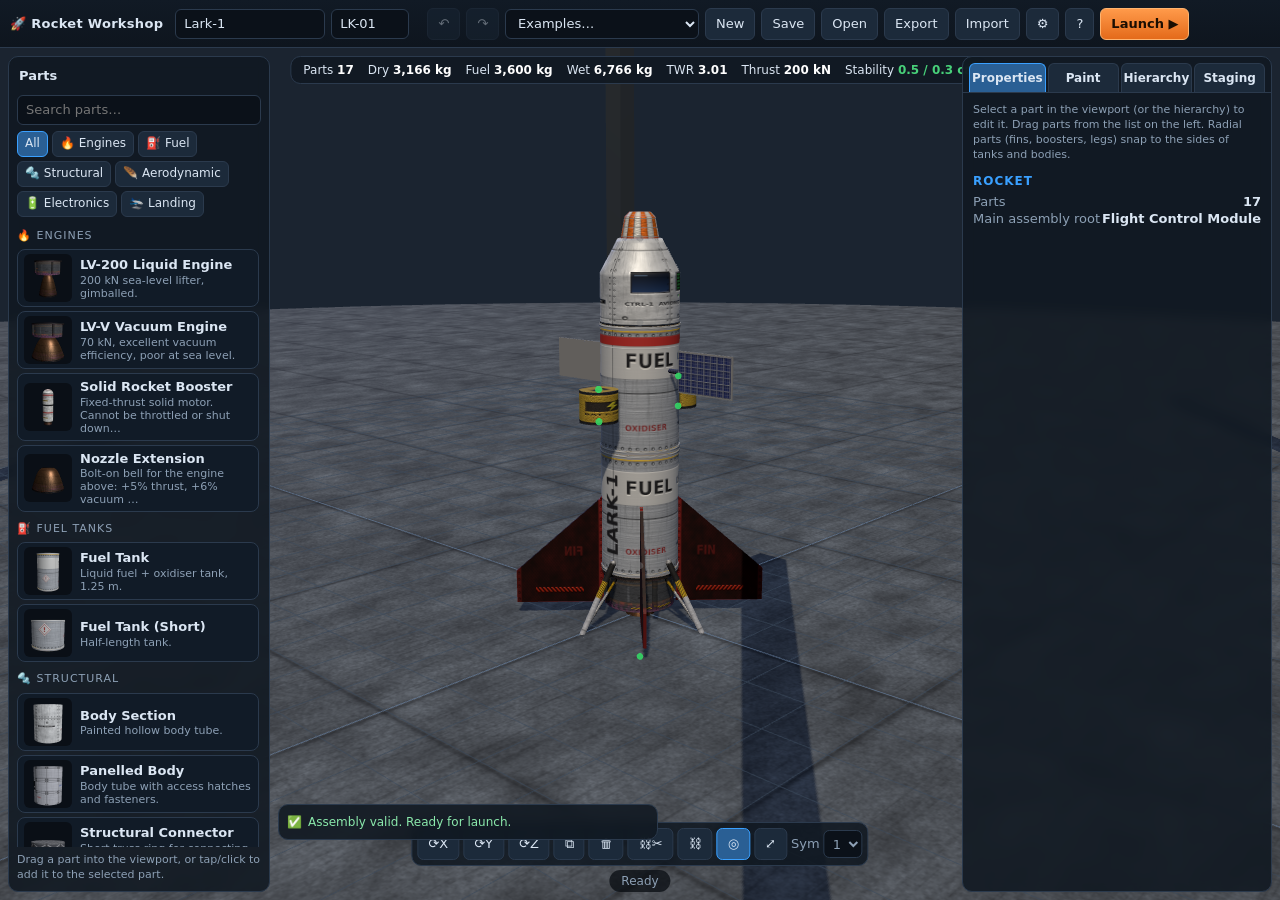
==== index.html @ 8a840e61 "Rocket Workshop: browser rocket builder and launch simulator" ====
<!doctype html>
<html lang="en">
<head>
<meta charset="utf-8">
<meta name="viewport" content="width=device-width, initial-scale=1, maximum-scale=1, user-scalable=no, viewport-fit=cover">
<meta name="theme-color" content="#0e141c">
<link rel="icon" href="data:image/svg+xml,%3Csvg xmlns=%27http://www.w3.org/2000/svg%27 viewBox=%270 0 100 100%27%3E%3Ctext y=%27.9em%27 font-size=%2790%27%3E🚀%3C/text%3E%3C/svg%3E">
<title>Rocket Workshop — build &amp; launch</title>
<link rel="stylesheet" href="css/style.css">
<script type="importmap">{"imports":{"three":"./js/vendor/three.module.js"}}</script>
</head>
<body>
<canvas id="gl"></canvas>

<div id="loading"><div class="ld-box"><h1>🚀 Rocket Workshop</h1><div id="ldText">Loading textures…</div><div class="bar"><div id="ldBar"></div></div></div></div>

<!-- ============================ EDITOR ============================ -->
<div id="editor" class="screen">
  <header id="topbar">
    <div class="brand">🚀 <span>Rocket Workshop</span></div>
    <input id="rocketName" title="Rocket name" maxlength="24" placeholder="Rocket name">
    <input id="rocketId" title="Rocket ID / registration" maxlength="10" placeholder="ID">
    <div class="spacer"></div>
    <button id="bUndo" title="Undo (Ctrl+Z)">↶</button><button id="bRedo" title="Redo (Ctrl+Y)">↷</button>
    <select id="selTemplate" title="Load an example rocket"><option value="">Examples…</option></select>
    <button id="bNew" title="New empty design">New</button>
    <button id="bSave" title="Save to browser storage">Save</button>
    <button id="bLoad" title="Open saved designs">Open</button>
    <button id="bExport" title="Download design as JSON file">Export</button>
    <button id="bImport" title="Import a design JSON file">Import</button>
    <input type="file" id="fileImport" accept=".json,application/json" hidden>
    <button id="bSettings" title="Sandbox settings">⚙</button>
    <button id="bHelp" title="Help &amp; controls">?</button>
    <button id="bLaunch" class="primary">Launch ▶</button>
  </header>

  <aside id="inventory" class="panel">
    <div class="ph">Parts <button class="mini only-mobile" data-close="inventory">✕</button></div>
    <input id="partSearch" type="search" placeholder="Search parts…">
    <div id="catTabs"></div>
    <div id="partList"></div>
    <div class="hint">Drag a part into the viewport, or tap/click to add it to the selected part.</div>
  </aside>

  <aside id="side" class="panel">
    <div class="ph tabs" id="sideTabs"><button data-tab="props" class="on">Properties</button><button data-tab="paint">Paint</button><button data-tab="tree">Hierarchy</button><button data-tab="stage">Staging</button><button class="mini only-mobile" data-close="side">✕</button></div>
    <div id="tab-props" class="tabbody"></div>
    <div id="tab-paint" class="tabbody hidden"></div>
    <div id="tab-tree" class="tabbody hidden"></div>
    <div id="tab-stage" class="tabbody hidden"></div>
  </aside>

  <div id="toolbar">
    <button data-act="rotX" title="Rotate 90° about X">⟳X</button><button data-act="rotY" title="Rotate 90° about Y">⟳Y</button><button data-act="rotZ" title="Rotate 90° about Z">⟳Z</button>
    <button data-act="dup" title="Duplicate (Ctrl+D)">⧉</button><button data-act="del" title="Delete selected part (Del)">🗑</button>
    <button data-act="detach" title="Detach from parent">⛓✂</button><button data-act="attach" title="Attach to the nearest free node">⛓</button>
    <button data-act="nodes" title="Show / hide attachment nodes (N)">◎</button><button data-act="frame" title="Frame whole rocket (F)">⤢</button>
    <label class="sym" title="Symmetry for radial parts (fins, boosters, legs...)">Sym <select id="selSym"><option>1</option><option>2</option><option>3</option><option>4</option><option>6</option><option>8</option></select></label>
  </div>
  <div id="statusbar"><span id="statusMsg">Ready</span></div>
  <div id="statsbar"></div>
  <div id="warnings" class="panel"></div>
  <div id="mobileBtns"><button data-open="inventory">➕ Parts</button><button data-open="side">⚙ Edit</button><button data-open="warnings">⚠</button></div>
</div>

<!-- ============================ FLIGHT ============================ -->
<div id="flight" class="screen hidden">
  <div id="cockpitFrame"></div>
  <div id="fTop">
    <button id="fBack" title="Back to workshop">◀ Workshop</button>
    <button id="fReset" title="Reset to the pad">⟲ Reset</button>
    <button id="fPause" title="Pause / resume (Esc)">❚❚</button>
    <button id="fCam" title="Camera mode (C)">📷 <span id="camName">chase</span></button>
    <button id="fHelp">?</button>
  </div>
  <div id="countdown"></div>
  <div id="messages"></div>
  <div id="prelaunch" class="panel"></div>
  <div id="stageSeq" class="panel"></div>
  <div id="hud" class="panel"></div>
  <div id="cockpitInfo" class="panel"></div>
  <div id="throttleBox"><div id="thr"><div id="thrFill"></div></div><div id="thrTxt">0%</div></div>
  <div id="touch">
    <div id="joy"><div id="joyKnob"></div></div>
    <div id="touchBtns">
      <button id="bRollL">⟲</button><button id="bRollR">⟳</button>
      <button id="bSas">SAS</button><button id="bRcs">RCS</button><button id="bEng">ENG</button><button id="bLegs">LEG</button>
      <button id="bChute">🪂</button><button id="bFull">MAX</button><button id="bCut">CUT</button><button id="bCam">📷</button>
      <button id="bStage" class="stagebtn">STAGE</button>
    </div>
  </div>
  <div id="pausedBanner" class="hidden">PAUSED</div>
</div>

<!-- ============================ DIALOGS ============================ -->
<div id="modal" class="hidden"><div id="modalBox"><div id="modalHead"><span id="modalTitle"></span><button id="modalClose">✕</button></div><div id="modalBody"></div></div></div>
<div id="toast"></div>
<script type="module" src="js/main.js"></script>
</body>
</html>
---- css/style.css ----
:root { --bg:#0e141c; --panel:rgba(16,24,34,.88); --line:#2b3a4d; --txt:#dbe6f3; --dim:#8da0b5; --acc:#3aa0ff; --acc2:#ff8a3a; --good:#48d17a; --warn:#ffc13a; --bad:#ff5a4d; --safe-t: env(safe-area-inset-top,0px); --safe-b: env(safe-area-inset-bottom,0px); --safe-l: env(safe-area-inset-left,0px); --safe-r: env(safe-area-inset-right,0px); }
* { box-sizing: border-box; -webkit-tap-highlight-color: transparent; }
html, body { margin:0; height:100%; overflow:hidden; background:#000; color:var(--txt); font:13px/1.35 system-ui,-apple-system,"Segoe UI",Roboto,sans-serif; overscroll-behavior:none; user-select:none; -webkit-user-select:none; }
canvas#gl { position:fixed; inset:0; width:100%; height:100%; display:block; touch-action:none; outline:none; }
.hidden { display:none !important; }
.screen { position:fixed; inset:0; pointer-events:none; }
.screen > * { pointer-events:auto; }
button, select, input { font:inherit; color:inherit; }
button { background:#1c2a3a; border:1px solid var(--line); border-radius:6px; padding:6px 10px; cursor:pointer; min-height:32px; touch-action:manipulation; }
button:hover { background:#25384e; } button:active, button.down { background:#2f4b6b; }
button:disabled { opacity:.4; cursor:default; }
button.primary { background:linear-gradient(#ff9a4a,#e46a1a); border-color:#ffb36e; color:#1b0e02; font-weight:700; }
button.on { background:#2a5f94; border-color:var(--acc); }
button.mini { padding:0 8px; min-height:24px; }
input[type=text], input[type=number], input[type=search], select, #rocketName, #rocketId { background:#0b1119; border:1px solid var(--line); border-radius:6px; padding:5px 8px; min-height:30px; user-select:text; -webkit-user-select:text; }
input[type=range] { width:100%; accent-color:var(--acc); }
input[type=color] { width:44px; height:28px; padding:0; border:1px solid var(--line); background:none; border-radius:4px; }
.panel { background:var(--panel); border:1px solid var(--line); border-radius:10px; backdrop-filter:blur(6px); }
.only-mobile { display:none; }

/* loading */
#loading { position:fixed; inset:0; background:radial-gradient(circle at 50% 40%,#18283b,#05080c); display:flex; align-items:center; justify-content:center; z-index:50; }
.ld-box { text-align:center; width:min(380px,86vw); } .ld-box h1 { font-size:28px; margin:0 0 14px; }
.bar { height:8px; background:#1a2736; border-radius:5px; overflow:hidden; margin-top:12px; } #ldBar { height:100%; width:0; background:linear-gradient(90deg,var(--acc),var(--acc2)); transition:width .15s; }

/* ---------- editor ---------- */
#topbar { position:absolute; left:0; right:0; top:0; height:48px; display:flex; align-items:center; gap:6px; padding:6px calc(10px + var(--safe-r)) 6px calc(10px + var(--safe-l)); padding-top:calc(6px + var(--safe-t)); height:calc(48px + var(--safe-t)); background:linear-gradient(#111a25,#0e151e); border-bottom:1px solid var(--line); overflow-x:auto; white-space:nowrap; scrollbar-width:none; }
#topbar::-webkit-scrollbar { display:none; }
.brand { font-weight:700; letter-spacing:.3px; margin-right:6px; flex:none; } #rocketName { width:150px; } #rocketId { width:78px; } .spacer { flex:1; min-width:6px; }
#topbar > * { flex:none; }
#inventory { position:absolute; left:8px; top:calc(56px + var(--safe-t)); bottom:8px; width:262px; display:flex; flex-direction:column; padding:8px; gap:6px; z-index:5; }
#side { position:absolute; right:8px; top:calc(56px + var(--safe-t)); bottom:8px; width:310px; display:flex; flex-direction:column; z-index:5; }
.ph { font-weight:700; padding:2px 2px 4px; display:flex; justify-content:space-between; align-items:center; }
.tabs { display:flex; gap:2px; padding:6px 6px 0; border-bottom:1px solid var(--line); } .tabs button { flex:1; border-radius:6px 6px 0 0; border-bottom:none; padding:6px 2px; min-height:28px; font-size:12px; } .tabs button.on { background:#2a5f94; }
.tabbody { overflow-y:auto; padding:10px; flex:1; } 
#catTabs { display:flex; flex-wrap:wrap; gap:4px; } #catTabs button { padding:3px 7px; min-height:26px; font-size:12px; }
#partList { overflow-y:auto; flex:1; display:flex; flex-direction:column; gap:4px; padding-right:2px; }
.catHead { color:var(--dim); font-size:11px; text-transform:uppercase; letter-spacing:1px; margin:6px 0 2px; }
.card { display:flex; align-items:center; gap:8px; padding:4px 6px; background:#111b27; border:1px solid var(--line); border-radius:8px; cursor:grab; touch-action:pan-y; }
.card:hover { border-color:var(--acc); background:#16263a; } .card img { width:48px; height:48px; flex:none; background:#0a0f16; border-radius:6px; pointer-events:none; }
.card .nm { font-weight:600; } .card .ds { color:var(--dim); font-size:11px; line-height:1.2; } .card > div { pointer-events:none; }
.hint { color:var(--dim); font-size:11px; }
#toolbar { position:absolute; left:50%; transform:translateX(-50%); bottom:34px; display:flex; gap:4px; padding:5px; background:var(--panel); border:1px solid var(--line); border-radius:10px; z-index:4; flex-wrap:wrap; justify-content:center; max-width:calc(100vw - 600px); }
#toolbar .sym { display:flex; align-items:center; gap:4px; color:var(--dim); } #toolbar select { min-height:28px; padding:2px 4px; }
#statusbar { position:absolute; left:50%; transform:translateX(-50%); bottom:8px; background:rgba(8,12,18,.75); padding:3px 12px; border-radius:20px; color:var(--dim); font-size:12px; max-width:calc(100vw - 600px); white-space:nowrap; overflow:hidden; text-overflow:ellipsis; pointer-events:none !important; z-index:4; }
#statsbar { position:absolute; left:50%; transform:translateX(-50%); top:calc(56px + var(--safe-t)); display:flex; gap:14px; background:var(--panel); border:1px solid var(--line); border-radius:10px; padding:5px 12px; font-size:12px; z-index:4; white-space:nowrap; }
#statsbar b { color:#fff; } #statsbar .bad { color:var(--bad); } #statsbar .ok { color:var(--good); } #statsbar .wn { color:var(--warn); }
#warnings { position:absolute; left:278px; bottom:60px; width:min(380px,calc(100vw - 620px)); max-height:30vh; overflow-y:auto; padding:6px 8px; font-size:12px; z-index:4; }
.w { display:flex; gap:6px; padding:3px 0; cursor:pointer; } .w i { font-style:normal; flex:none; } .w.error { color:#ff9088; } .w.warn { color:#ffd77a; } .w.ok { color:#8be9ac; } .w.info { color:#9cc8ff; }
#mobileBtns { display:none; }
.row { display:flex; align-items:center; gap:6px; margin:4px 0; } .row label { width:92px; flex:none; color:var(--dim); font-size:12px; } .row input[type=number] { width:70px; } .row .val { width:54px; text-align:right; font-variant-numeric:tabular-nums; flex:none; }
.sec { margin:10px 0 4px; color:var(--acc); font-weight:700; font-size:12px; text-transform:uppercase; letter-spacing:1px; }
.btnrow { display:flex; flex-wrap:wrap; gap:4px; margin:6px 0; } .kv { display:flex; justify-content:space-between; color:var(--dim); } .kv b { color:var(--txt); font-weight:600; }
.tree .n { display:flex; align-items:center; gap:4px; padding:3px 4px; border-radius:5px; cursor:pointer; } .tree .n:hover { background:#1a2a3d; } .tree .n.sel { background:#25507d; } .tree .tag { margin-left:auto; font-size:10px; background:#27384c; padding:0 5px; border-radius:8px; color:var(--dim); } .tree .main { color:var(--acc2); }
.stg { border:1px solid var(--line); border-radius:8px; margin:6px 0; background:#0e1721; } .stg h4 { margin:0; padding:5px 8px; background:#16253a; border-radius:8px 8px 0 0; font-size:12px; display:flex; justify-content:space-between; } .stg .it { display:flex; gap:6px; padding:4px 8px; align-items:center; font-size:12px; } .stg .it span { flex:1; } .stg .it select { min-height:24px; padding:1px 3px; }
.sw { display:flex; gap:4px; flex-wrap:wrap; } .sw button { width:34px; height:26px; padding:0; border-radius:5px; }

/* ---------- modal / toast ---------- */
#modal { position:fixed; inset:0; background:rgba(0,0,0,.6); z-index:40; display:flex; align-items:center; justify-content:center; padding:10px; }
#modalBox { background:#111a26; border:1px solid var(--line); border-radius:12px; width:min(560px,100%); max-height:90vh; display:flex; flex-direction:column; }
#modalHead { display:flex; justify-content:space-between; align-items:center; padding:10px 14px; border-bottom:1px solid var(--line); font-weight:700; font-size:15px; } #modalBody { padding:12px 14px; overflow-y:auto; user-select:text; -webkit-user-select:text; }
#modalBody h3 { margin:12px 0 4px; } #modalBody table { border-collapse:collapse; } #modalBody td { padding:2px 10px 2px 0; vertical-align:top; } #modalBody kbd { background:#26364a; border:1px solid #3a4f68; border-radius:4px; padding:0 5px; font-size:12px; }
.sv { display:flex; align-items:center; gap:8px; padding:6px 0; border-bottom:1px solid #1d2a3a; } .sv span { flex:1; } .sv small { color:var(--dim); }
#toast { position:fixed; left:50%; top:calc(64px + var(--safe-t)); transform:translateX(-50%); z-index:60; display:flex; flex-direction:column; gap:6px; align-items:center; pointer-events:none; }
#toast div { background:#16293e; border:1px solid var(--acc); padding:7px 14px; border-radius:20px; animation:fade 3.2s forwards; max-width:90vw; } #toast div.bad { border-color:var(--bad); background:#3a1a18; }
@keyframes fade { 0%{opacity:0;transform:translateY(-6px)} 8%{opacity:1;transform:none} 85%{opacity:1} 100%{opacity:0} }

/* ---------- flight ---------- */
#fTop { position:absolute; left:calc(8px + var(--safe-l)); top:calc(8px + var(--safe-t)); display:flex; gap:5px; z-index:6; } #fTop button { background:rgba(16,24,34,.8); }
#countdown { position:absolute; left:50%; top:22%; transform:translateX(-50%); font-size:min(18vw,120px); font-weight:800; color:#fff; text-shadow:0 0 30px rgba(255,150,60,.9); pointer-events:none !important; font-variant-numeric:tabular-nums; }
#messages { position:absolute; left:50%; top:calc(52px + var(--safe-t)); transform:translateX(-50%); display:flex; flex-direction:column; align-items:center; gap:3px; pointer-events:none !important; width:min(520px,70vw); }
#messages div { background:rgba(10,16,24,.75); padding:3px 12px; border-radius:14px; border-left:3px solid var(--acc); font-size:13px; } #messages .good { border-color:var(--good); } #messages .warn { border-color:var(--warn); } #messages .bad { border-color:var(--bad); }
#prelaunch { position:absolute; left:50%; bottom:calc(24px + var(--safe-b)); transform:translateX(-50%); padding:12px 16px; width:min(420px,92vw); z-index:7; text-align:center; }
#prelaunch .big { margin-top:8px; width:100%; min-height:44px; font-size:16px; }
#hud { position:absolute; left:calc(8px + var(--safe-l)); top:calc(52px + var(--safe-t)); padding:8px 10px; width:216px; font-size:12px; font-variant-numeric:tabular-nums; z-index:5; pointer-events:none !important; }
#hud .r { display:flex; justify-content:space-between; } #hud .r span:first-child { color:var(--dim); } #hud .r b { color:#fff; }
#hud .gauge { height:7px; background:#1a2736; border-radius:4px; overflow:hidden; margin:2px 0 4px; } #hud .gauge div { height:100%; background:linear-gradient(90deg,#ff8a3a,#ffd24a); } #hud .gauge.ec div { background:linear-gradient(90deg,#3aa0ff,#7fe0ff); }
#hud .eng { display:flex; flex-wrap:wrap; gap:3px; margin-top:3px; } #hud .eng i { font-style:normal; font-size:10px; padding:0 5px; border-radius:6px; background:#26364a; } #hud .eng i.on { background:#a24a12; color:#fff; } #hud .eng i.off { background:#3a2020; color:#d99; } #hud .eng i.rdy { background:#2a3f56; } #hud .eng i.dead { background:#333; color:#888; }
#hud .big { font-size:20px; font-weight:700; color:#fff; }
#stageSeq { position:absolute; right:calc(8px + var(--safe-r)); top:calc(8px + var(--safe-t)); padding:6px 8px; width:200px; max-height:42vh; overflow-y:auto; font-size:11px; z-index:5; pointer-events:none !important; }
#stageSeq .s { padding:3px 5px; border-radius:5px; margin:2px 0; border-left:3px solid #35506d; background:rgba(255,255,255,.03); } #stageSeq .s.next { border-color:var(--acc2); background:rgba(255,138,58,.15); } #stageSeq .s.done { opacity:.4; text-decoration:line-through; } #stageSeq .s div { color:var(--dim); }
#throttleBox { position:absolute; right:calc(10px + var(--safe-r)); top:50%; transform:translateY(-50%); display:flex; flex-direction:column; align-items:center; gap:4px; z-index:6; }
#thr { width:42px; height:min(40vh,260px); background:rgba(16,24,34,.85); border:1px solid var(--line); border-radius:8px; position:relative; overflow:hidden; touch-action:none; cursor:pointer; } #thrFill { position:absolute; bottom:0; left:0; right:0; background:linear-gradient(#ffd24a,#e4531a); height:0; pointer-events:none; }
#thrTxt { font-weight:700; font-size:12px; background:rgba(0,0,0,.5); padding:1px 6px; border-radius:8px; }
#touch { position:absolute; inset:0; pointer-events:none !important; display:none; } #touch > * { pointer-events:auto; }
body.touch #touch { display:block; }
#joy { position:absolute; left:calc(16px + var(--safe-l)); bottom:calc(16px + var(--safe-b)); width:min(34vw,150px); height:min(34vw,150px); border-radius:50%; background:rgba(20,30,44,.55); border:2px solid rgba(160,190,230,.45); touch-action:none; }
#joyKnob { position:absolute; left:50%; top:50%; width:44%; height:44%; margin:-22% 0 0 -22%; border-radius:50%; background:rgba(120,180,255,.6); border:2px solid rgba(220,240,255,.8); pointer-events:none; }
#touchBtns { position:absolute; right:calc(70px + var(--safe-r)); bottom:calc(10px + var(--safe-b)); display:grid; grid-template-columns:repeat(5,44px); gap:5px; }
#touchBtns button { height:40px; min-height:0; padding:0; font-size:11px; background:rgba(20,30,44,.72); border-color:rgba(160,190,230,.5); } #touchBtns .stagebtn { grid-column:span 2; background:linear-gradient(#ff9a4a,#e46a1a); color:#1b0e02; font-weight:800; font-size:14px; height:46px; }
#pausedBanner { position:absolute; left:50%; top:40%; transform:translateX(-50%); font-size:48px; font-weight:800; letter-spacing:8px; color:#fff; text-shadow:0 0 20px #000; pointer-events:none !important; }
#cockpitFrame { position:absolute; inset:0; pointer-events:none !important; display:none; background:radial-gradient(ellipse at center,transparent 52%,rgba(0,0,0,.85) 100%); box-shadow:inset 0 0 0 14px #1b232d, inset 0 0 0 18px #3a4655; }
#flight.cockpit #cockpitFrame { display:block; } #cockpitInfo { display:none; position:absolute; left:50%; bottom:calc(10px + var(--safe-b)); transform:translateX(-50%); padding:8px 16px; gap:18px; font-variant-numeric:tabular-nums; pointer-events:none !important; z-index:5; }
#flight.cockpit #cockpitInfo { display:flex; } #cockpitInfo div { text-align:center; } #cockpitInfo b { display:block; font-size:20px; color:#8fe0ff; } #cockpitInfo span { color:var(--dim); font-size:10px; letter-spacing:1px; }
#flight.cockpit #hud { opacity:.85; } body.touch #flight.cockpit #cockpitInfo { display:none; }

/* ---------- responsive ---------- */
@media (max-width: 900px), (pointer: coarse) {
  .only-mobile { display:inline-block; }
  #inventory { top:auto; bottom:calc(52px + var(--safe-b)); left:0; right:0; width:auto; height:42vh; border-radius:12px 12px 0 0; transform:translateY(120%); transition:transform .2s; z-index:20; }
  #side { top:auto; bottom:calc(52px + var(--safe-b)); left:0; right:0; width:auto; height:48vh; border-radius:12px 12px 0 0; transform:translateY(120%); transition:transform .2s; z-index:20; }
  #warnings { left:0; right:0; bottom:calc(52px + var(--safe-b)); width:auto; max-height:34vh; border-radius:12px 12px 0 0; transform:translateY(120%); transition:transform .2s; z-index:20; }
  #inventory.open, #side.open, #warnings.open { transform:none; }
  #partList { flex-direction:row; flex-wrap:wrap; align-content:flex-start; } .card { width:calc(50% - 4px); } .catHead { width:100%; }
  #mobileBtns { display:flex; position:absolute; left:0; right:0; bottom:0; gap:6px; padding:6px calc(8px + var(--safe-r)) calc(6px + var(--safe-b)) calc(8px + var(--safe-l)); background:#0e151e; border-top:1px solid var(--line); z-index:21; } #mobileBtns button { flex:1; min-height:38px; }
  #toolbar { bottom:calc(58px + var(--safe-b)); max-width:calc(100vw - 12px); gap:3px; padding:4px; z-index:19; } #toolbar button { padding:4px 8px; min-height:34px; } #statusbar { bottom:calc(112px + var(--safe-b)); max-width:94vw; font-size:11px; }
  #statsbar { gap:8px; font-size:11px; padding:4px 8px; max-width:98vw; overflow-x:auto; top:calc(52px + var(--safe-t)); } #statsbar span:nth-child(n+6) { display:none; }
  #topbar .brand span, #rocketId { display:none; } #rocketName { width:110px; }
  .card { cursor:pointer; } .card img { width:40px; height:40px; }
}
@media (max-height: 520px) {
  #hud { width:178px; font-size:10.5px; padding:5px 7px; } #hud .big { font-size:15px; } #stageSeq { width:150px; font-size:10px; max-height:36vh; } #thr { height:34vh; }
  #inventory, #side { height:62vh; } #toolbar { bottom:calc(52px + var(--safe-b)); } #statusbar { display:none; }
  #touchBtns { grid-template-columns:repeat(5,40px); } #touchBtns button { height:34px; } #countdown { top:12%; font-size:64px; }
  #joy { width:110px; height:110px; }
}
@media (max-width: 520px) and (orientation: portrait) {
  #hud { width:190px; font-size:11px; } #stageSeq { width:130px; top:calc(48px + var(--safe-t)); } #touchBtns { right:calc(62px + var(--safe-r)); grid-template-columns:repeat(5,40px); gap:4px; } #touchBtns button { height:38px; }
  #joy { bottom:calc(150px + var(--safe-b)); width:130px; height:130px; } #fTop button { padding:4px 7px; }
}

@media (max-height: 520px) { #hud .x { display:none; } #hud .big { margin-bottom:2px; } #joy { z-index:7; } }
@media (max-width: 900px), (pointer: coarse) { #bLaunch { order:-1; position:sticky; left:0; } #topbar .spacer { display:none; } #topbar { padding-left:6px; } .brand { display:none !important; } }
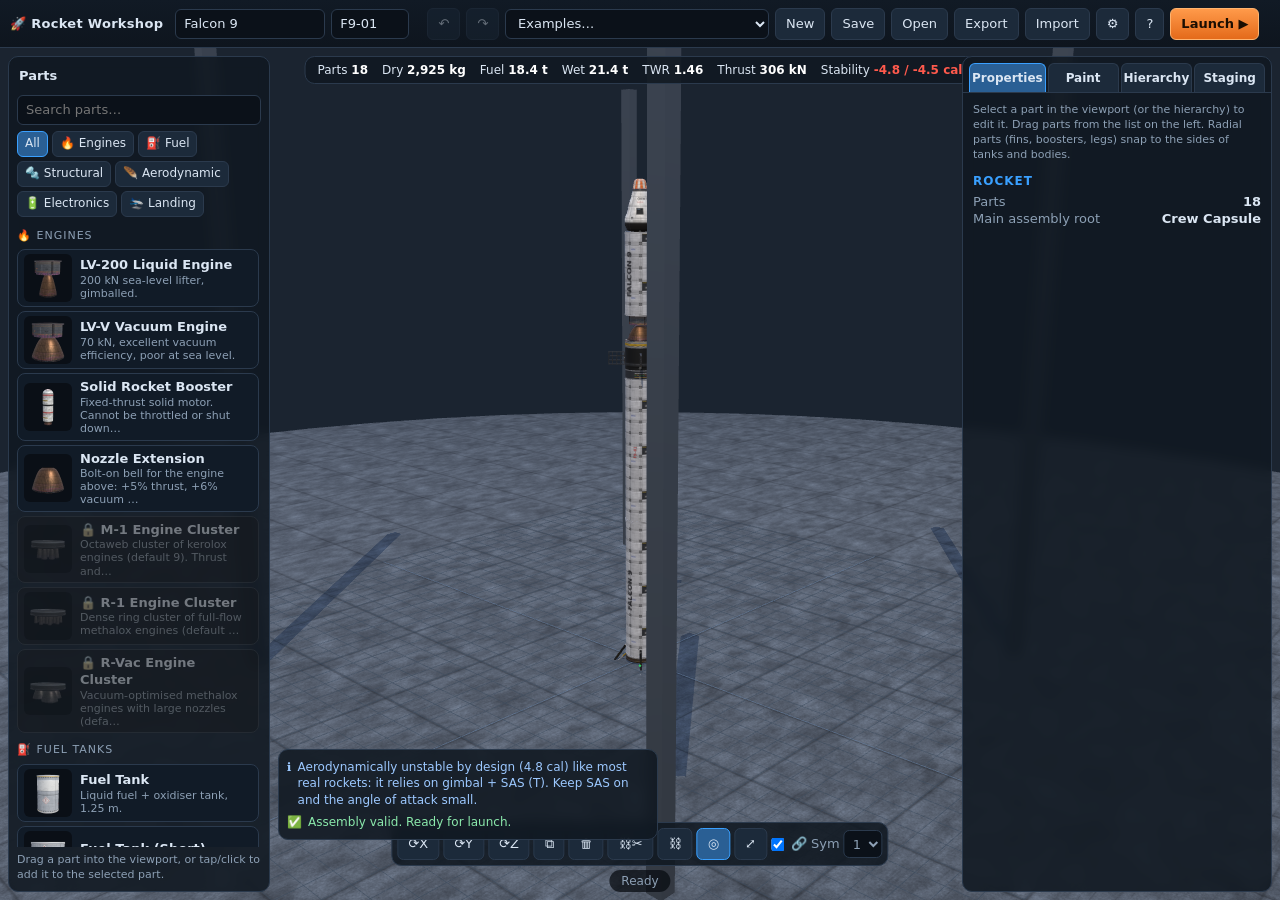
==== commit 0e29d93e: "v2: Falcon 9 + Starship examples, new parts, higher-res textures (old kept), admin console page, gam" ====
--- a/index.html
+++ b/index.html
@@ -55,6 +55,7 @@
     <button data-act="dup" title="Duplicate (Ctrl+D)">⧉</button><button data-act="del" title="Delete selected part (Del)">🗑</button>
     <button data-act="detach" title="Detach from parent">⛓✂</button><button data-act="attach" title="Attach to the nearest free node">⛓</button>
     <button data-act="nodes" title="Show / hide attachment nodes (N)">◎</button><button data-act="frame" title="Frame whole rocket (F)">⤢</button>
+    <label class="sym" title="Link: edit / delete symmetric copies together"><input type="checkbox" id="chkLink" checked>🔗</label>
     <label class="sym" title="Symmetry for radial parts (fins, boosters, legs...)">Sym <select id="selSym"><option>1</option><option>2</option><option>3</option><option>4</option><option>6</option><option>8</option></select></label>
   </div>
   <div id="statusbar"><span id="statusMsg">Ready</span></div>
@@ -84,7 +85,7 @@
     <div id="joy"><div id="joyKnob"></div></div>
     <div id="touchBtns">
       <button id="bRollL">⟲</button><button id="bRollR">⟳</button>
-      <button id="bSas">SAS</button><button id="bRcs">RCS</button><button id="bEng">ENG</button><button id="bLegs">LEG</button>
+      <button id="bSas">SAS</button><button id="bRcs">RCS</button><button id="bEng">ENG</button><button id="bLegs">LEG</button><button id="bMode">MODE</button><button id="bFins">FIN</button><button id="bAuto">LAND</button><button id="bSw">⇄</button>
       <button id="bChute">🪂</button><button id="bFull">MAX</button><button id="bCut">CUT</button><button id="bCam">📷</button>
       <button id="bStage" class="stagebtn">STAGE</button>
     </div>
--- a/css/style.css
+++ b/css/style.css
@@ -121,3 +121,16 @@
 
 @media (max-height: 520px) { #hud .x { display:none; } #hud .big { margin-bottom:2px; } #joy { z-index:7; } }
 @media (max-width: 900px), (pointer: coarse) { #bLaunch { order:-1; position:sticky; left:0; } #topbar .spacer { display:none; } #topbar { padding-left:6px; } .brand { display:none !important; } }
+
+@media (max-width: 520px) { #hud .x { display:none; } #hud { top:calc(48px + var(--safe-t)); } }
+
+/* v2 additions */
+.card { position:relative; }
+.card .grip { position:absolute; right:4px; top:50%; transform:translateY(-50%); width:26px; height:34px; display:none; align-items:center; justify-content:center; font-size:20px; color:#8fb0d8; touch-action:none; cursor:grab; border-radius:6px; }
+body.touch .card .grip { display:flex; background:rgba(120,160,220,.12); }
+body.touch .card { padding-right:34px; }
+.card.locked { opacity:.45; filter:grayscale(.7); }
+#chkLink { width:auto; margin:0 3px 0 0; }
+/* compact pre-launch card so it never covers the on-screen flight buttons */
+@media (max-height: 520px), (max-width: 520px) { #prelaunch { top:44%; bottom:auto; transform:translate(-50%,-50%); width:min(300px,38vw); padding:8px 10px; font-size:12px; } #prelaunch .big { min-height:40px; font-size:14px; } }
+@media (max-width: 520px) { #prelaunch { width:min(320px,86vw); top:38%; } }
